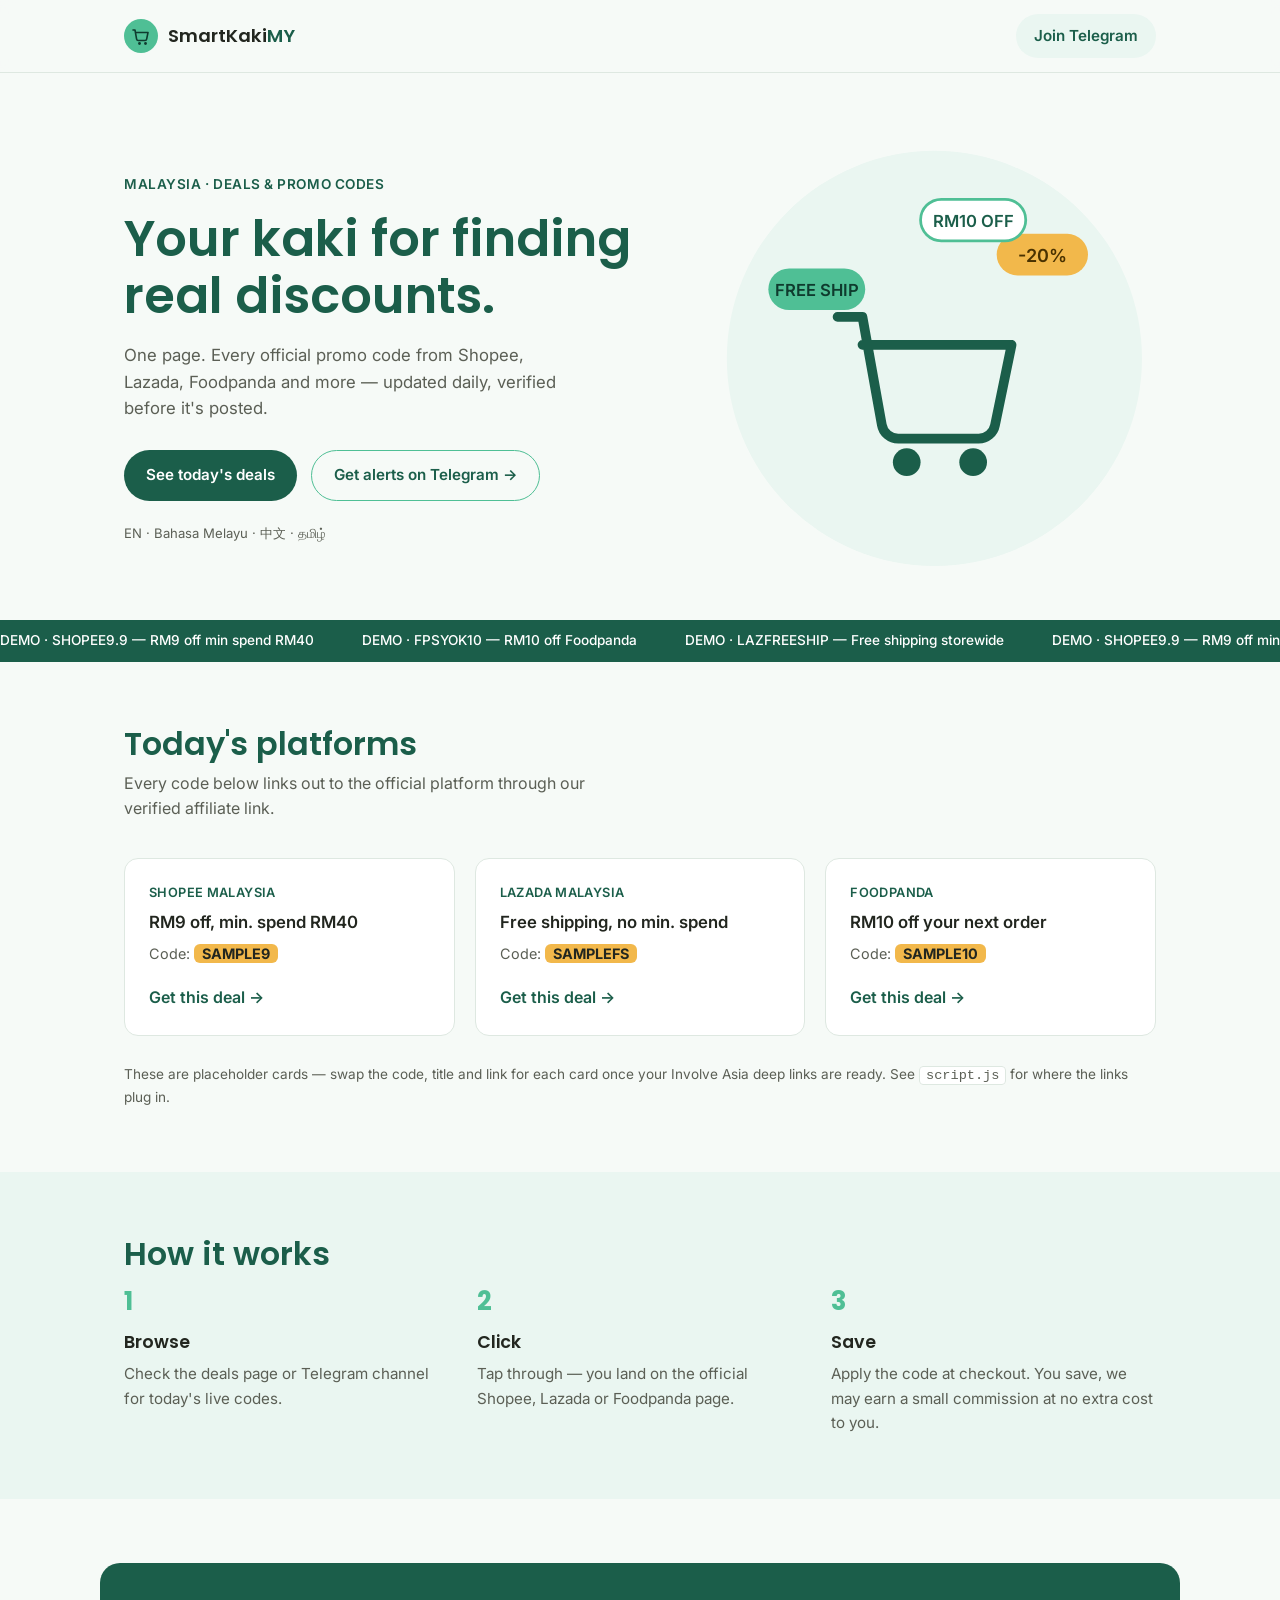
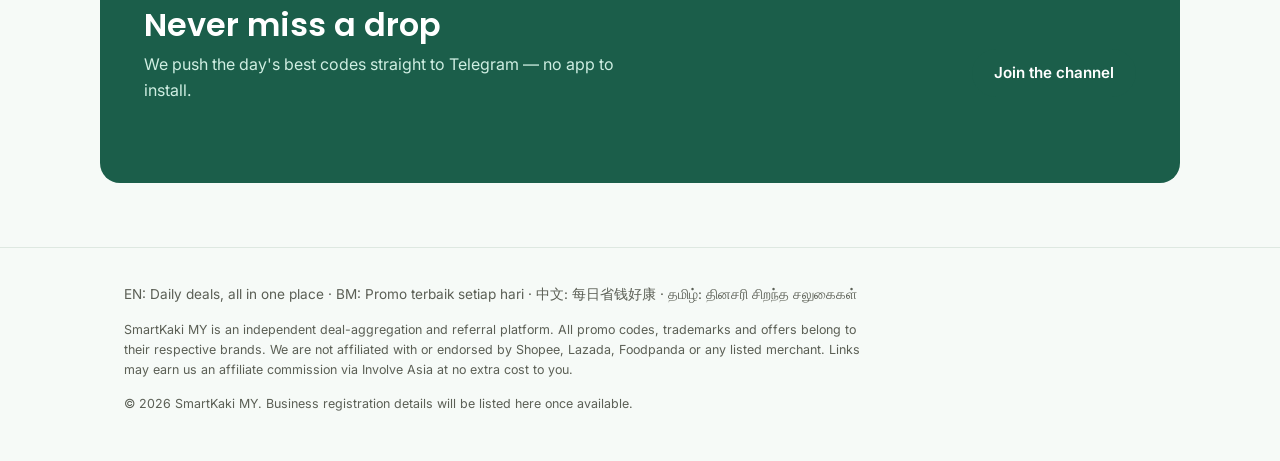
==== index.html @ e1edc707 "Initial commit - SmartKaki MY" ====
<!DOCTYPE html>
<html lang="en">
<head>
<meta charset="UTF-8">
<meta name="viewport" content="width=device-width, initial-scale=1.0">
<title>SmartKaki MY — Malaysia's Deal Aggregation Hub</title>
<meta name="description" content="SmartKaki MY aggregates the latest official promo codes and deals from Shopee, Lazada, Foodpanda and more — all in one place.">
<link rel="preconnect" href="https://fonts.googleapis.com">
<link rel="preconnect" href="https://fonts.gstatic.com" crossorigin>
<link href="https://fonts.googleapis.com/css2?family=Poppins:wght@500;600;700&family=Inter:wght@400;500;600&display=swap" rel="stylesheet">
<link rel="stylesheet" href="styles.css">
</head>
<body>

<header class="site-header">
  <div class="wrap header-inner">
    <a href="#top" class="brand">
      <svg class="brand-cart" width="34" height="34" viewBox="0 0 34 34" fill="none" aria-hidden="true">
        <circle cx="17" cy="17" r="17" fill="#4FBF95"/>
        <path d="M9 11h2l1.6 9.2a1.6 1.6 0 0 0 1.58 1.3h6.9a1.6 1.6 0 0 0 1.57-1.3L24 13.5H12" stroke="#0F3B2E" stroke-width="1.6" stroke-linecap="round" stroke-linejoin="round" fill="none"/>
        <circle cx="15.5" cy="24.5" r="1.4" fill="#0F3B2E"/>
        <circle cx="21.5" cy="24.5" r="1.4" fill="#0F3B2E"/>
      </svg>
      <span>SmartKaki<em>MY</em></span>
    </a>
    <a class="btn btn-tg" href="https://t.me/smartkakimy" target="_blank" rel="noopener">
      Join Telegram
    </a>
  </div>
</header>

<main id="top">

  <!-- HERO -->
  <section class="hero">
    <div class="wrap hero-inner">
      <div class="hero-copy">
        <p class="eyebrow">Malaysia · Deals &amp; Promo Codes</p>
        <h1>Your <span>kaki</span> for finding real discounts.</h1>
        <p class="hero-sub">
          One page. Every official promo code from Shopee, Lazada, Foodpanda and more —
          updated daily, verified before it's posted.
        </p>
        <div class="hero-actions">
          <a href="#deals" class="btn btn-primary">See today's deals</a>
          <a href="https://t.me/smartkakimy" target="_blank" rel="noopener" class="btn btn-ghost">Get alerts on Telegram →</a>
        </div>
        <p class="hero-langs">EN · Bahasa Melayu · 中文 · தமிழ்</p>
      </div>

      <div class="hero-visual" aria-hidden="true">
        <svg viewBox="0 0 320 320" width="100%" height="100%">
          <circle cx="160" cy="160" r="150" fill="#EAF6F1"/>
          <g id="cart-group">
            <path d="M90 130h18l14 78a12 12 0 0 0 12 10h58a12 12 0 0 0 11.8-9.8l12-58H108"
                  fill="none" stroke="#1B5E4A" stroke-width="7" stroke-linecap="round" stroke-linejoin="round"/>
            <circle cx="140" cy="235" r="10" fill="#1B5E4A"/>
            <circle cx="188" cy="235" r="10" fill="#1B5E4A"/>
          </g>
          <g class="tag tag-1">
            <rect x="205" y="70" width="66" height="30" rx="15" fill="#F2B84B"/>
            <text x="238" y="90" text-anchor="middle" font-family="Inter" font-size="13" font-weight="600" fill="#4A3200">-20%</text>
          </g>
          <g class="tag tag-2">
            <rect x="40" y="95" width="70" height="30" rx="15" fill="#4FBF95"/>
            <text x="75" y="115" text-anchor="middle" font-family="Inter" font-size="12" font-weight="600" fill="#0F3B2E">FREE SHIP</text>
          </g>
          <g class="tag tag-3">
            <rect x="150" y="45" width="76" height="30" rx="15" fill="#FFFFFF" stroke="#4FBF95" stroke-width="2"/>
            <text x="188" y="65" text-anchor="middle" font-family="Inter" font-size="12" font-weight="600" fill="#1B5E4A">RM10 OFF</text>
          </g>
        </svg>
      </div>
    </div>
  </section>

  <!-- TICKER -->
  <div class="ticker" role="note" aria-label="Sample deals, replace with live data">
    <div class="ticker-track">
      <span>DEMO · SHOPEE9.9 — RM9 off min spend RM40</span>
      <span>DEMO · FPSYOK10 — RM10 off Foodpanda</span>
      <span>DEMO · LAZFREESHIP — Free shipping storewide</span>
      <span>DEMO · SHOPEE9.9 — RM9 off min spend RM40</span>
      <span>DEMO · FPSYOK10 — RM10 off Foodpanda</span>
      <span>DEMO · LAZFREESHIP — Free shipping storewide</span>
    </div>
  </div>

  <!-- DEALS -->
  <section class="section" id="deals">
    <div class="wrap">
      <h2>Today's platforms</h2>
      <p class="section-sub">Every code below links out to the official platform through our verified affiliate link.</p>

      <div class="deal-grid">

        <article class="deal-card">
          <p class="deal-platform">Shopee Malaysia</p>
          <p class="deal-title">RM9 off, min. spend RM40</p>
          <p class="deal-code">Code: <strong>SAMPLE9</strong></p>
          <a href="#" class="deal-link" data-platform="shopee">Get this deal →</a>
        </article>

        <article class="deal-card">
          <p class="deal-platform">Lazada Malaysia</p>
          <p class="deal-title">Free shipping, no min. spend</p>
          <p class="deal-code">Code: <strong>SAMPLEFS</strong></p>
          <a href="#" class="deal-link" data-platform="lazada">Get this deal →</a>
        </article>

        <article class="deal-card">
          <p class="deal-platform">Foodpanda</p>
          <p class="deal-title">RM10 off your next order</p>
          <p class="deal-code">Code: <strong>SAMPLE10</strong></p>
          <a href="#" class="deal-link" data-platform="foodpanda">Get this deal →</a>
        </article>

      </div>

      <p class="deal-note">
        These are placeholder cards — swap the code, title and link for each card once your
        Involve Asia deep links are ready. See <code>script.js</code> for where the links plug in.
      </p>
    </div>
  </section>

  <!-- HOW IT WORKS -->
  <section class="section section-alt">
    <div class="wrap">
      <h2>How it works</h2>
      <div class="steps">
        <div class="step">
          <p class="step-index">1</p>
          <p class="step-title">Browse</p>
          <p class="step-body">Check the deals page or Telegram channel for today's live codes.</p>
        </div>
        <div class="step">
          <p class="step-index">2</p>
          <p class="step-title">Click</p>
          <p class="step-body">Tap through — you land on the official Shopee, Lazada or Foodpanda page.</p>
        </div>
        <div class="step">
          <p class="step-index">3</p>
          <p class="step-title">Save</p>
          <p class="step-body">Apply the code at checkout. You save, we may earn a small commission at no extra cost to you.</p>
        </div>
      </div>
    </div>
  </section>

  <!-- TELEGRAM CTA -->
  <section class="section">
    <div class="wrap tg-cta">
      <div>
        <h2>Never miss a drop</h2>
        <p class="section-sub">We push the day's best codes straight to Telegram — no app to install.</p>
      </div>
      <a href="https://t.me/smartkakimy" target="_blank" rel="noopener" class="btn btn-primary">Join the channel</a>
    </div>
  </section>

</main>

<footer class="site-footer">
  <div class="wrap">
    <p class="footer-tagline">
      EN: Daily deals, all in one place · BM: Promo terbaik setiap hari · 中文: 每日省钱好康 · தமிழ்: தினசரி சிறந்த சலுகைகள்
    </p>
    <p class="footer-legal">
      SmartKaki MY is an independent deal-aggregation and referral platform. All promo codes,
      trademarks and offers belong to their respective brands. We are not affiliated with or
      endorsed by Shopee, Lazada, Foodpanda or any listed merchant. Links may earn us an
      affiliate commission via Involve Asia at no extra cost to you.
    </p>
    <p class="footer-copy">&copy; <span id="year"></span> SmartKaki MY. Business registration details will be listed here once available.</p>
  </div>
</footer>

<script src="script.js"></script>
</body>
</html>
---- styles.css ----
:root{
  --mint:#4FBF95;
  --mint-dark:#1B5E4A;
  --mint-pale:#EAF6F1;
  --gold:#F2B84B;
  --ink:#22261F;
  --ink-soft:#5B5F55;
  --paper:#F6FAF7;
  --card:#FFFFFF;
  --line:#DEE8E1;
  --radius:14px;
  --font-display:'Poppins',sans-serif;
  --font-body:'Inter',sans-serif;
}

*{box-sizing:border-box;margin:0;padding:0}
html{scroll-behavior:smooth}
body{
  font-family:var(--font-body);
  color:var(--ink);
  background:var(--paper);
  line-height:1.6;
  -webkit-font-smoothing:antialiased;
}
img,svg{display:block;max-width:100%}
a{color:inherit;text-decoration:none}
.wrap{max-width:1080px;margin:0 auto;padding:0 24px}

h1,h2{font-family:var(--font-display);color:var(--mint-dark);font-weight:600;line-height:1.15}
h1{font-size:clamp(2rem,4.5vw,3.1rem)}
h2{font-size:clamp(1.5rem,3vw,2rem);margin-bottom:8px}
.section-sub{color:var(--ink-soft);max-width:520px;margin-bottom:36px}

/* Buttons */
.btn{
  display:inline-flex;align-items:center;gap:6px;
  padding:12px 22px;border-radius:999px;
  font-weight:600;font-size:.95rem;
  transition:transform .15s ease, box-shadow .15s ease;
  white-space:nowrap;
}
.btn:hover{transform:translateY(-1px)}
.btn-primary{background:var(--mint-dark);color:#fff}
.btn-primary:hover{box-shadow:0 6px 18px rgba(27,94,74,.25)}
.btn-ghost{background:transparent;color:var(--mint-dark);border:1.5px solid var(--mint)}
.btn-tg{background:var(--mint-pale);color:var(--mint-dark);padding:10px 18px}
.btn-tg:hover{background:var(--mint)}

/* Header */
.site-header{
  position:sticky;top:0;z-index:20;
  background:rgba(246,250,247,.85);backdrop-filter:blur(8px);
  border-bottom:1px solid var(--line);
}
.header-inner{display:flex;align-items:center;justify-content:space-between;padding:14px 24px}
.brand{display:flex;align-items:center;gap:10px;font-family:var(--font-display);font-weight:600;font-size:1.15rem;color:var(--ink)}
.brand em{font-style:normal;color:var(--mint-dark)}

/* Hero */
.hero{padding:64px 0 40px}
.hero-inner{display:grid;grid-template-columns:1.1fr .9fr;gap:48px;align-items:center}
.eyebrow{color:var(--mint-dark);font-weight:600;font-size:.85rem;letter-spacing:.04em;text-transform:uppercase;margin-bottom:14px}
.hero h1 span{color:var(--mint-dark)}
.hero-sub{margin-top:18px;color:var(--ink-soft);max-width:460px;font-size:1.05rem}
.hero-actions{display:flex;gap:14px;flex-wrap:wrap;margin-top:28px}
.hero-langs{margin-top:22px;font-size:.82rem;color:var(--ink-soft)}
.hero-visual{position:relative}

.tag{animation:float 4s ease-in-out infinite}
.tag-2{animation-delay:.6s}
.tag-3{animation-delay:1.2s}
@media (prefers-reduced-motion: no-preference){
  @keyframes float{0%,100%{transform:translateY(0)}50%{transform:translateY(-6px)}}
}

/* Ticker */
.ticker{background:var(--mint-dark);overflow:hidden;padding:10px 0}
.ticker-track{
  display:flex;gap:48px;white-space:nowrap;
  animation:scroll 22s linear infinite;
  color:#fff;font-size:.85rem;font-weight:500;
}
@media (prefers-reduced-motion: no-preference){
  @keyframes scroll{from{transform:translateX(0)}to{transform:translateX(-50%)}}
}
@media (prefers-reduced-motion: reduce){
  .ticker-track{animation:none;flex-wrap:wrap}
}

/* Sections */
.section{padding:64px 0}
.section-alt{background:var(--mint-pale)}

/* Deal cards */
.deal-grid{display:grid;grid-template-columns:repeat(3,1fr);gap:20px}
.deal-card{
  background:var(--card);border:1px solid var(--line);border-radius:var(--radius);
  padding:24px;display:flex;flex-direction:column;gap:6px;
}
.deal-platform{font-size:.8rem;font-weight:600;color:var(--mint-dark);text-transform:uppercase;letter-spacing:.03em}
.deal-title{font-weight:600;font-size:1.05rem}
.deal-code{color:var(--ink-soft);font-size:.9rem}
.deal-code strong{color:var(--ink);background:var(--gold);padding:1px 8px;border-radius:6px}
.deal-link{margin-top:14px;font-weight:600;color:var(--mint-dark)}
.deal-link:hover{text-decoration:underline}
.deal-note{margin-top:28px;font-size:.85rem;color:var(--ink-soft)}
.deal-note code{background:#fff;border:1px solid var(--line);padding:1px 6px;border-radius:4px}

/* Steps */
.steps{display:grid;grid-template-columns:repeat(3,1fr);gap:28px}
.step-index{font-family:var(--font-display);font-size:1.6rem;font-weight:700;color:var(--mint)}
.step-title{font-family:var(--font-display);font-weight:600;font-size:1.1rem;margin:6px 0}
.step-body{color:var(--ink-soft);font-size:.95rem}

/* Telegram CTA */
.tg-cta{
  background:var(--mint-dark);color:#fff;border-radius:20px;
  padding:44px;display:flex;align-items:center;justify-content:space-between;gap:24px;flex-wrap:wrap;
}
.tg-cta h2{color:#fff}
.tg-cta .section-sub{color:#CFEEE2}

/* Footer */
.site-footer{border-top:1px solid var(--line);padding:36px 0 48px}
.footer-tagline{font-size:.85rem;color:var(--ink-soft);margin-bottom:14px}
.footer-legal{font-size:.78rem;color:var(--ink-soft);max-width:760px;margin-bottom:14px}
.footer-copy{font-size:.78rem;color:var(--ink-soft)}

/* Responsive */
@media (max-width:820px){
  .hero-inner{grid-template-columns:1fr;gap:32px}
  .hero-visual{order:-1;max-width:280px;margin:0 auto}
  .deal-grid{grid-template-columns:1fr}
  .steps{grid-template-columns:1fr}
  .tg-cta{flex-direction:column;text-align:center}
}
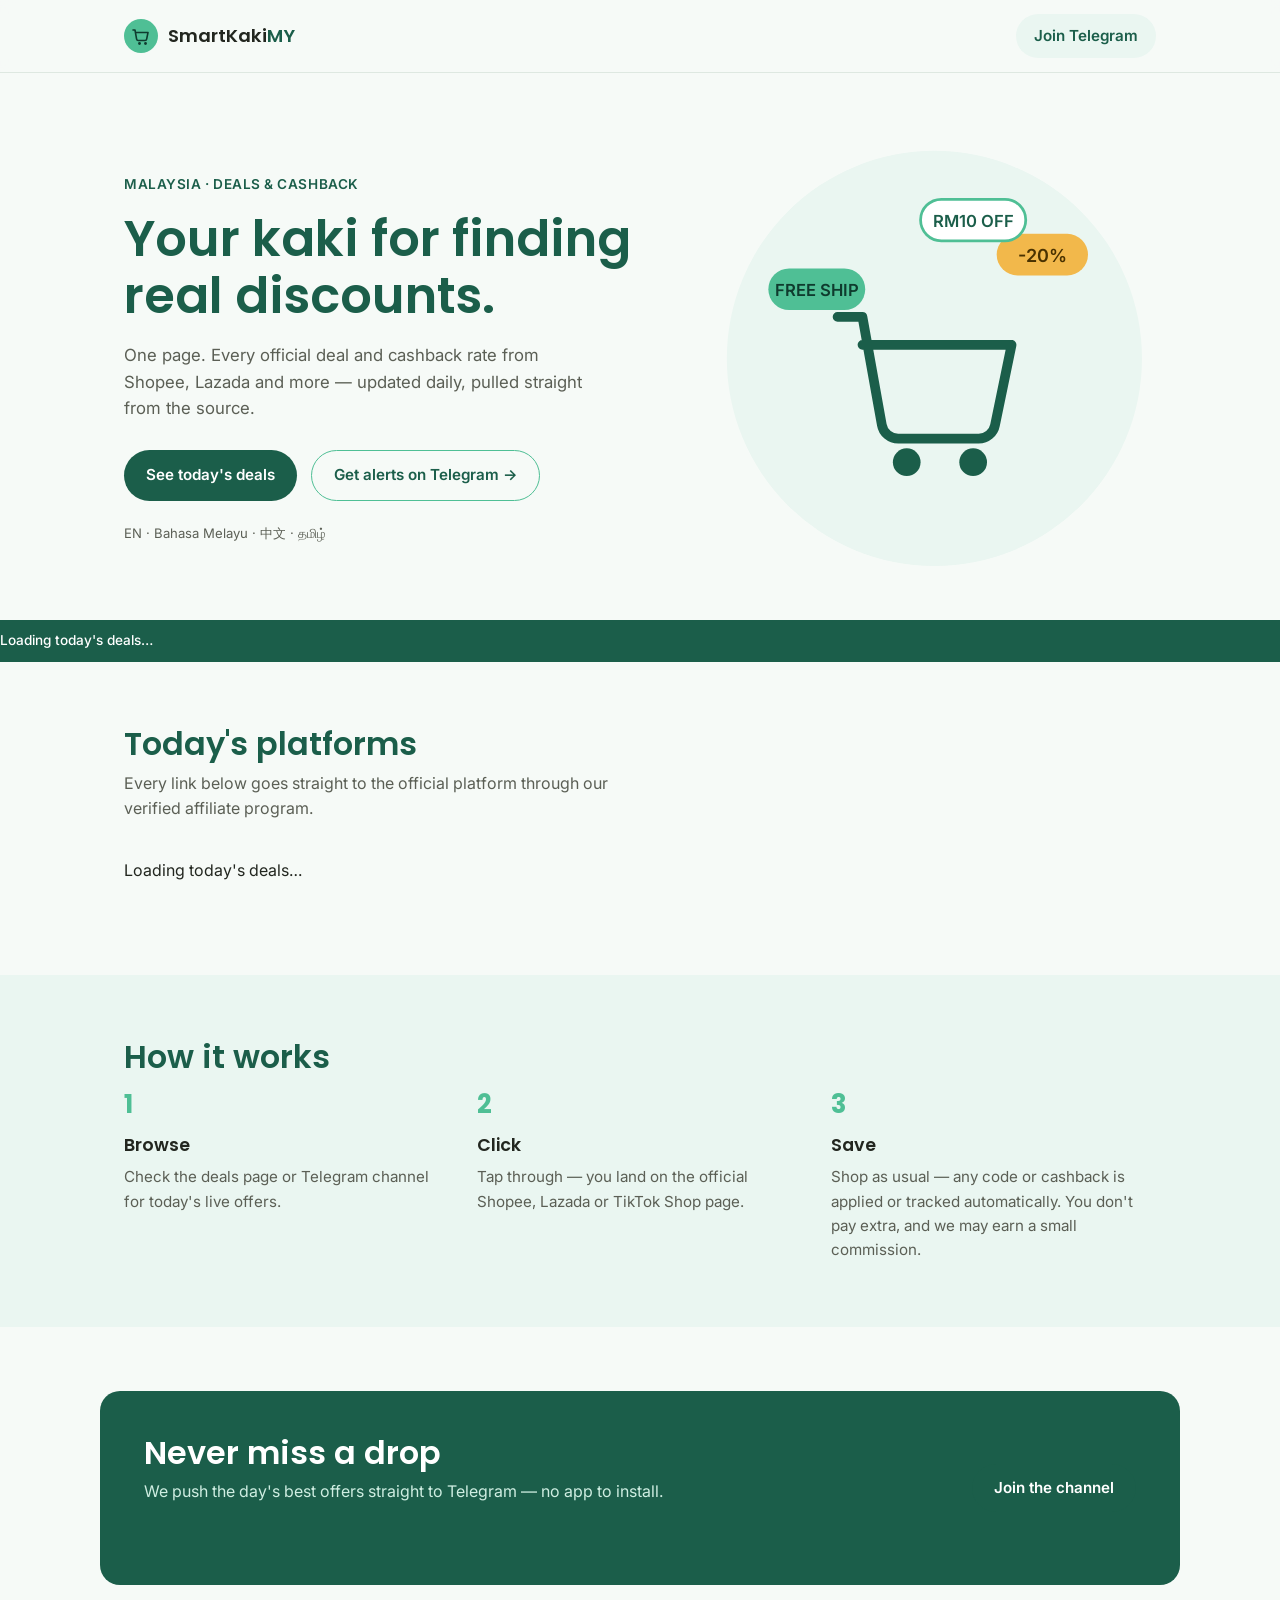
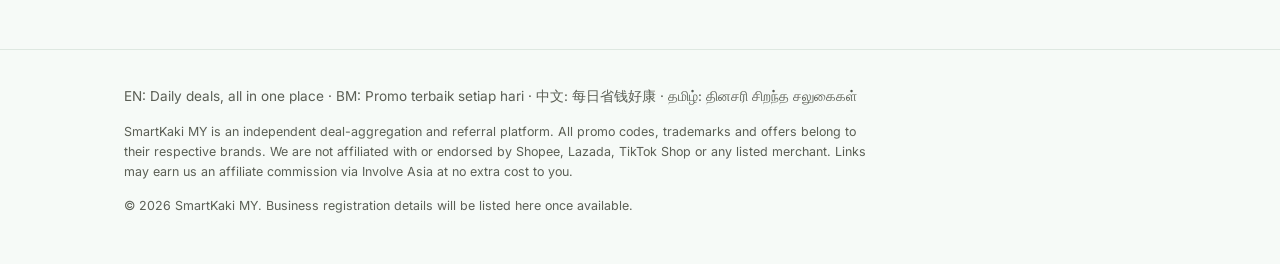
==== commit c8baffcc: "Update index.html" ====
--- a/index.html
+++ b/index.html
@@ -4,7 +4,7 @@
 <meta charset="UTF-8">
 <meta name="viewport" content="width=device-width, initial-scale=1.0">
 <title>SmartKaki MY — Malaysia's Deal Aggregation Hub</title>
-<meta name="description" content="SmartKaki MY aggregates the latest official promo codes and deals from Shopee, Lazada, Foodpanda and more — all in one place.">
+<meta name="description" content="SmartKaki MY aggregates the latest official deals and cashback rates from Shopee, Lazada, TikTok Shop and more — all in one place.">
 <link rel="preconnect" href="https://fonts.googleapis.com">
 <link rel="preconnect" href="https://fonts.gstatic.com" crossorigin>
 <link href="https://fonts.googleapis.com/css2?family=Poppins:wght@500;600;700&family=Inter:wght@400;500;600&display=swap" rel="stylesheet">
@@ -35,11 +35,11 @@
   <section class="hero">
     <div class="wrap hero-inner">
       <div class="hero-copy">
-        <p class="eyebrow">Malaysia · Deals &amp; Promo Codes</p>
+        <p class="eyebrow">Malaysia · Deals &amp; Cashback</p>
         <h1>Your <span>kaki</span> for finding real discounts.</h1>
         <p class="hero-sub">
-          One page. Every official promo code from Shopee, Lazada, Foodpanda and more —
-          updated daily, verified before it's posted.
+          One page. Every official deal and cashback rate from Shopee, Lazada and more —
+          updated daily, pulled straight from the source.
         </p>
         <div class="hero-actions">
           <a href="#deals" class="btn btn-primary">See today's deals</a>
@@ -75,14 +75,9 @@
   </section>
 
   <!-- TICKER -->
-  <div class="ticker" role="note" aria-label="Sample deals, replace with live data">
+  <div class="ticker" role="note" aria-label="Live deals, updated daily">
     <div class="ticker-track">
-      <span>DEMO · SHOPEE9.9 — RM9 off min spend RM40</span>
-      <span>DEMO · FPSYOK10 — RM10 off Foodpanda</span>
-      <span>DEMO · LAZFREESHIP — Free shipping storewide</span>
-      <span>DEMO · SHOPEE9.9 — RM9 off min spend RM40</span>
-      <span>DEMO · FPSYOK10 — RM10 off Foodpanda</span>
-      <span>DEMO · LAZFREESHIP — Free shipping storewide</span>
+      <span>Loading today's deals…</span>
     </div>
   </div>
 
@@ -90,37 +85,13 @@
   <section class="section" id="deals">
     <div class="wrap">
       <h2>Today's platforms</h2>
-      <p class="section-sub">Every code below links out to the official platform through our verified affiliate link.</p>
+      <p class="section-sub">Every link below goes straight to the official platform through our verified affiliate program.</p>
 
-      <div class="deal-grid">
-
-        <article class="deal-card">
-          <p class="deal-platform">Shopee Malaysia</p>
-          <p class="deal-title">RM9 off, min. spend RM40</p>
-          <p class="deal-code">Code: <strong>SAMPLE9</strong></p>
-          <a href="#" class="deal-link" data-platform="shopee">Get this deal →</a>
-        </article>
-
-        <article class="deal-card">
-          <p class="deal-platform">Lazada Malaysia</p>
-          <p class="deal-title">Free shipping, no min. spend</p>
-          <p class="deal-code">Code: <strong>SAMPLEFS</strong></p>
-          <a href="#" class="deal-link" data-platform="lazada">Get this deal →</a>
-        </article>
-
-        <article class="deal-card">
-          <p class="deal-platform">Foodpanda</p>
-          <p class="deal-title">RM10 off your next order</p>
-          <p class="deal-code">Code: <strong>SAMPLE10</strong></p>
-          <a href="#" class="deal-link" data-platform="foodpanda">Get this deal →</a>
-        </article>
-
+      <div class="deal-grid" id="deal-grid">
+        <p class="deal-empty">Loading today's deals…</p>
       </div>
 
-      <p class="deal-note">
-        These are placeholder cards — swap the code, title and link for each card once your
-        Involve Asia deep links are ready. See <code>script.js</code> for where the links plug in.
-      </p>
+      <p class="deal-note" id="deals-updated"></p>
     </div>
   </section>
 
@@ -132,17 +103,17 @@
         <div class="step">
           <p class="step-index">1</p>
           <p class="step-title">Browse</p>
-          <p class="step-body">Check the deals page or Telegram channel for today's live codes.</p>
+          <p class="step-body">Check the deals page or Telegram channel for today's live offers.</p>
         </div>
         <div class="step">
           <p class="step-index">2</p>
           <p class="step-title">Click</p>
-          <p class="step-body">Tap through — you land on the official Shopee, Lazada or Foodpanda page.</p>
+          <p class="step-body">Tap through — you land on the official Shopee, Lazada or TikTok Shop page.</p>
         </div>
         <div class="step">
           <p class="step-index">3</p>
           <p class="step-title">Save</p>
-          <p class="step-body">Apply the code at checkout. You save, we may earn a small commission at no extra cost to you.</p>
+          <p class="step-body">Shop as usual — any code or cashback is applied or tracked automatically. You don't pay extra, and we may earn a small commission.</p>
         </div>
       </div>
     </div>
@@ -153,7 +124,7 @@
     <div class="wrap tg-cta">
       <div>
         <h2>Never miss a drop</h2>
-        <p class="section-sub">We push the day's best codes straight to Telegram — no app to install.</p>
+        <p class="section-sub">We push the day's best offers straight to Telegram — no app to install.</p>
       </div>
       <a href="https://t.me/smartkakimy" target="_blank" rel="noopener" class="btn btn-primary">Join the channel</a>
     </div>
@@ -169,7 +140,7 @@
     <p class="footer-legal">
       SmartKaki MY is an independent deal-aggregation and referral platform. All promo codes,
       trademarks and offers belong to their respective brands. We are not affiliated with or
-      endorsed by Shopee, Lazada, Foodpanda or any listed merchant. Links may earn us an
+      endorsed by Shopee, Lazada, TikTok Shop or any listed merchant. Links may earn us an
       affiliate commission via Involve Asia at no extra cost to you.
     </p>
     <p class="footer-copy">&copy; <span id="year"></span> SmartKaki MY. Business registration details will be listed here once available.</p>
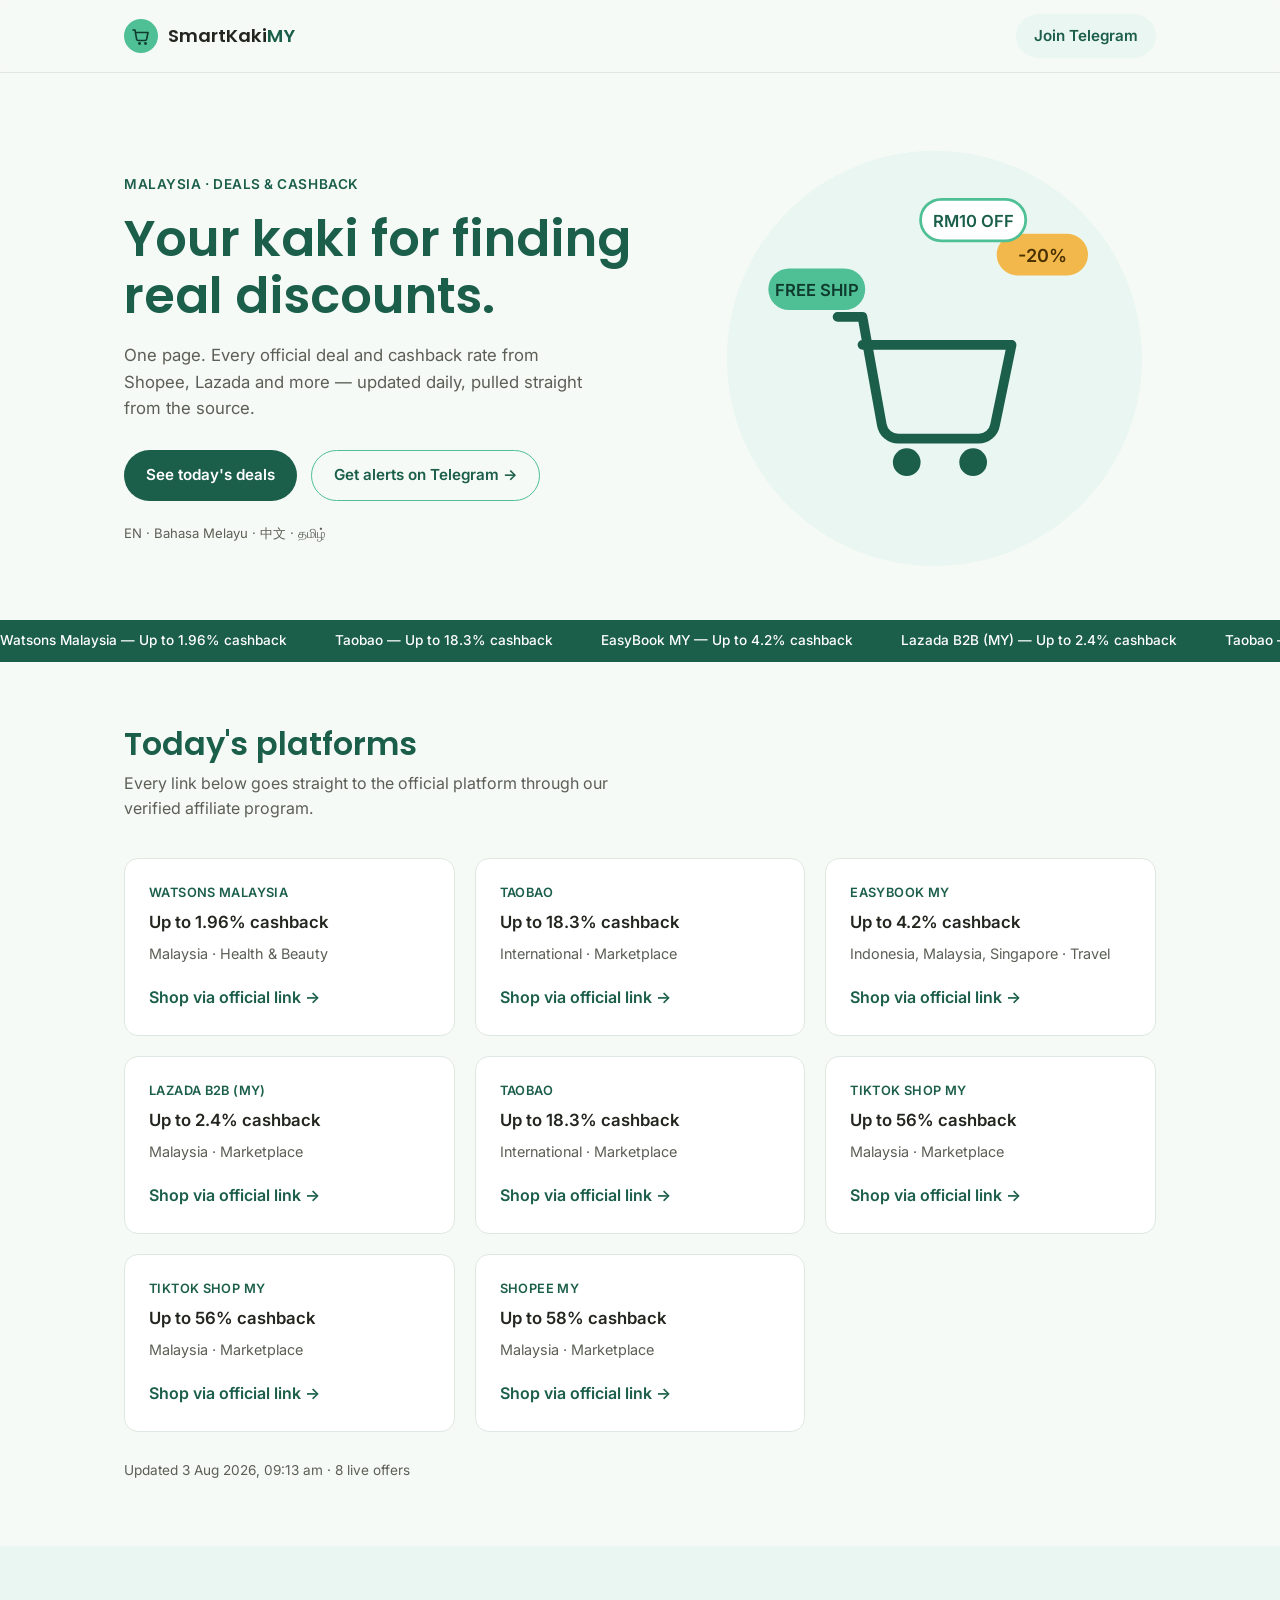
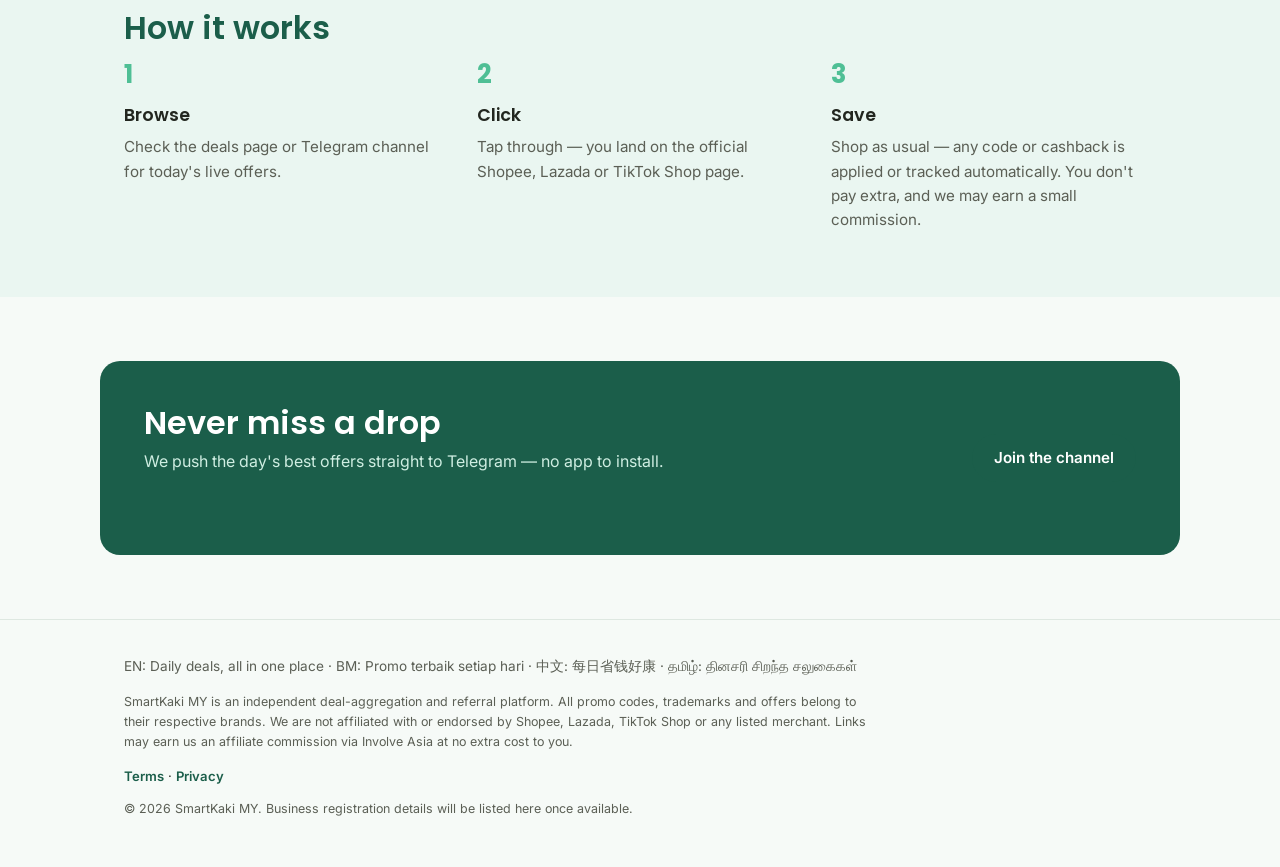
==== commit 3fae7a95: "Update index.html" ====
--- a/index.html
+++ b/index.html
@@ -143,6 +143,7 @@
       endorsed by Shopee, Lazada, TikTok Shop or any listed merchant. Links may earn us an
       affiliate commission via Involve Asia at no extra cost to you.
     </p>
+    <p class="footer-links"><a href="terms.html">Terms</a> · <a href="privacy.html">Privacy</a></p>
     <p class="footer-copy">&copy; <span id="year"></span> SmartKaki MY. Business registration details will be listed here once available.</p>
   </div>
 </footer>
--- a/styles.css
+++ b/styles.css
@@ -97,6 +97,17 @@
   background:var(--card);border:1px solid var(--line);border-radius:var(--radius);
   padding:24px;display:flex;flex-direction:column;gap:6px;
 }
+.deal-logo{
+  width:44px;height:44px;border-radius:12px;
+  background:#fff;border:1px solid var(--line);
+  display:flex;align-items:center;justify-content:center;
+  overflow:hidden;margin-bottom:12px;flex-shrink:0;
+}
+.deal-logo img{width:26px;height:26px;object-fit:contain}
+.deal-logo-fallback{
+  background:var(--mint-pale);color:var(--mint-dark);
+  font-family:var(--font-display);font-weight:700;font-size:1.1rem;
+}
 .deal-platform{font-size:.8rem;font-weight:600;color:var(--mint-dark);text-transform:uppercase;letter-spacing:.03em}
 .deal-title{font-weight:600;font-size:1.05rem}
 .deal-code{color:var(--ink-soft);font-size:.9rem}
@@ -105,6 +116,18 @@
 .deal-link:hover{text-decoration:underline}
 .deal-note{margin-top:28px;font-size:.85rem;color:var(--ink-soft)}
 .deal-note code{background:#fff;border:1px solid var(--line);padding:1px 6px;border-radius:4px}
+
+/* Empty / error state for the deal grid (shown while loading, or if
+   coupons.json has nothing / fails to load) */
+.deal-empty{
+  grid-column:1/-1;
+  text-align:center;
+  color:var(--ink-soft);
+  padding:40px 20px;
+  border:1px dashed var(--line);
+  border-radius:var(--radius);
+  background:var(--card);
+}
 
 /* Steps */
 .steps{display:grid;grid-template-columns:repeat(3,1fr);gap:28px}
@@ -124,7 +147,19 @@
 .site-footer{border-top:1px solid var(--line);padding:36px 0 48px}
 .footer-tagline{font-size:.85rem;color:var(--ink-soft);margin-bottom:14px}
 .footer-legal{font-size:.78rem;color:var(--ink-soft);max-width:760px;margin-bottom:14px}
+.footer-links{font-size:.82rem;margin-bottom:12px}
+.footer-links a{color:var(--mint-dark);font-weight:600}
+.footer-links a:hover{text-decoration:underline}
 .footer-copy{font-size:.78rem;color:var(--ink-soft)}
+
+/* Legal pages (terms.html / privacy.html) */
+.legal-content{max-width:680px}
+.legal-content h1{margin-bottom:6px}
+.legal-updated{color:var(--ink-soft);font-size:.85rem;margin-bottom:32px}
+.legal-content h2{font-size:1.05rem;color:var(--ink);margin:28px 0 8px}
+.legal-content p{color:var(--ink-soft);margin-bottom:6px}
+.legal-content a{color:var(--mint-dark);font-weight:600}
+.legal-content a:hover{text-decoration:underline}
 
 /* Responsive */
 @media (max-width:820px){
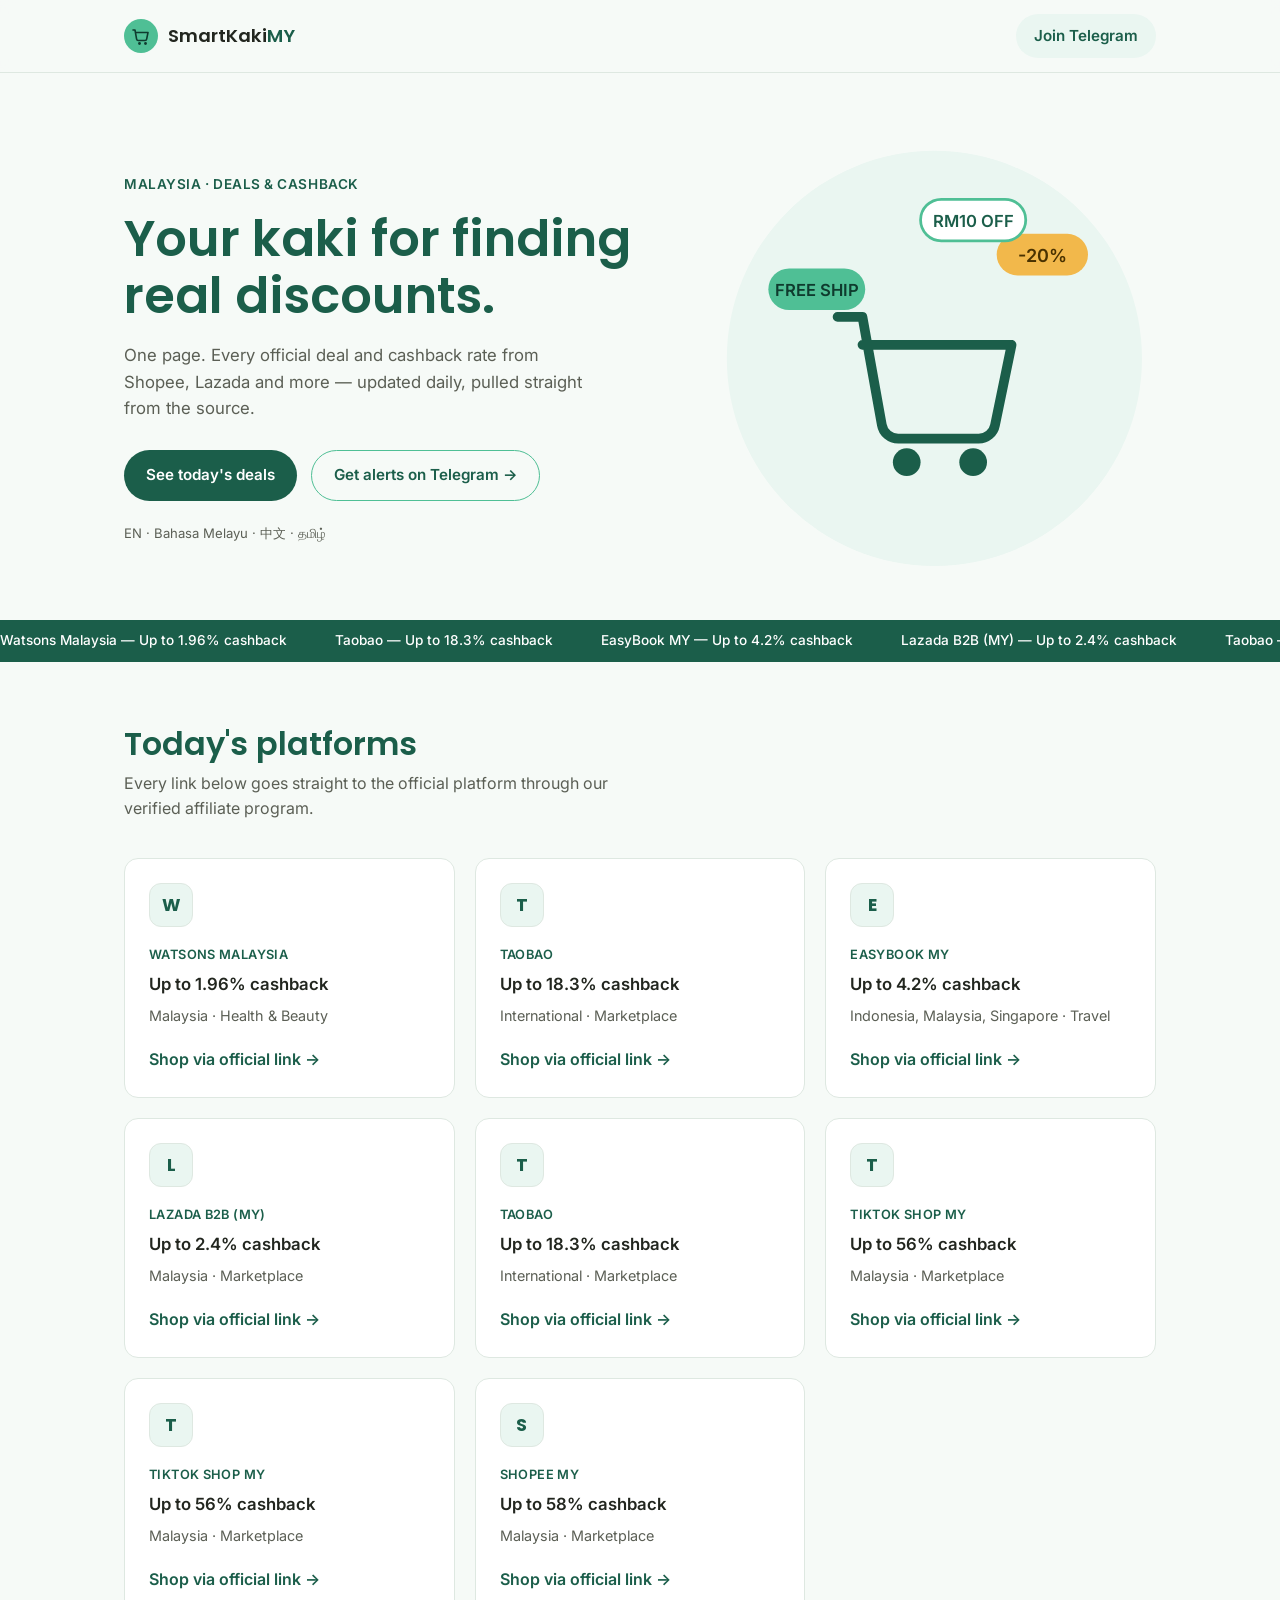
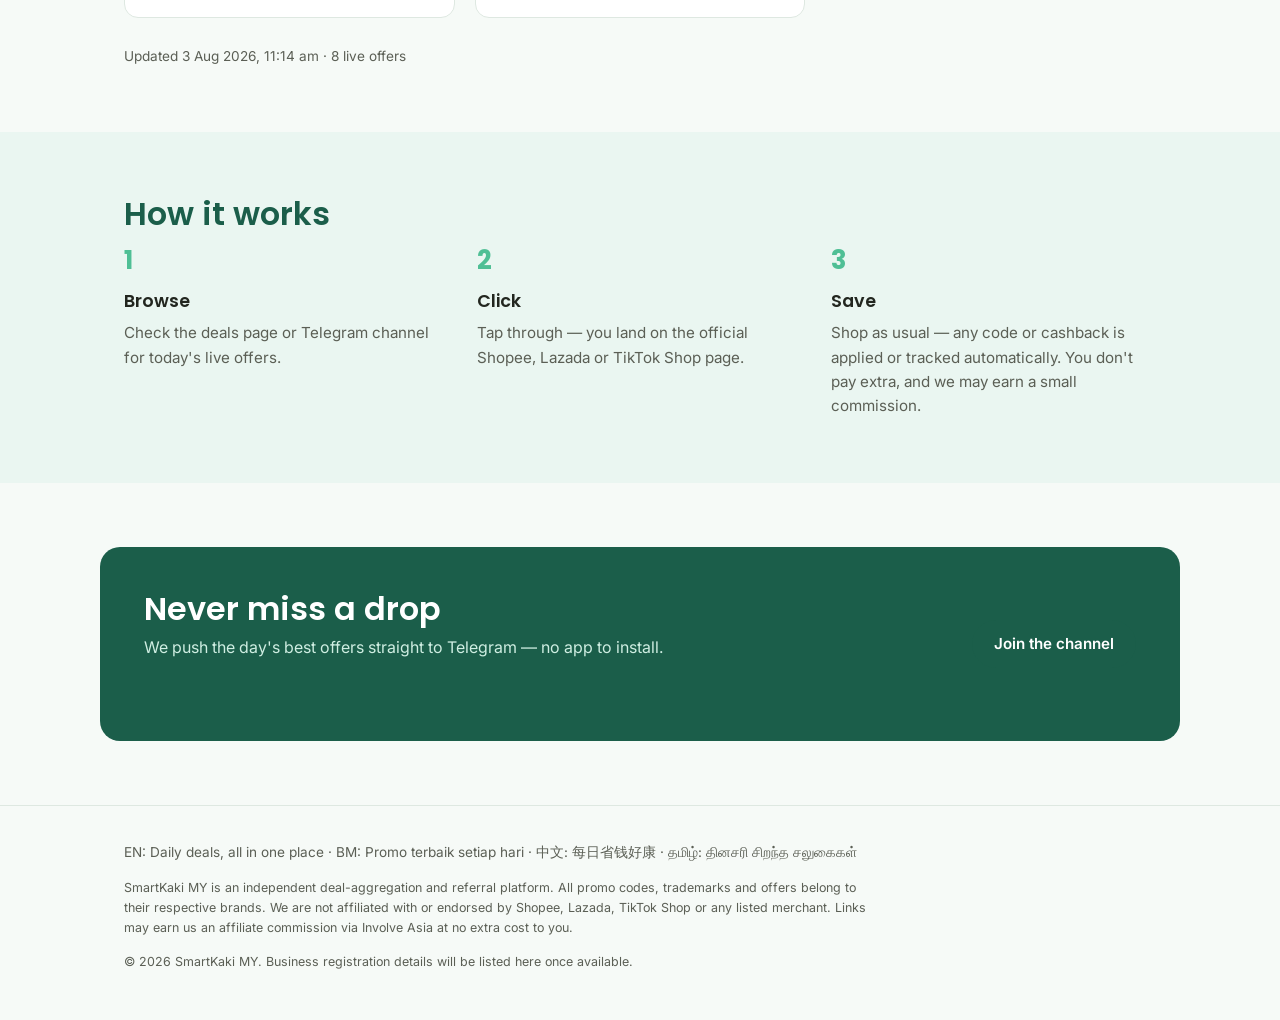
==== commit 3e67dd35: "Update index.html" ====
--- a/index.html
+++ b/index.html
@@ -143,7 +143,6 @@
       endorsed by Shopee, Lazada, TikTok Shop or any listed merchant. Links may earn us an
       affiliate commission via Involve Asia at no extra cost to you.
     </p>
-    <p class="footer-links"><a href="terms.html">Terms</a> · <a href="privacy.html">Privacy</a></p>
     <p class="footer-copy">&copy; <span id="year"></span> SmartKaki MY. Business registration details will be listed here once available.</p>
   </div>
 </footer>
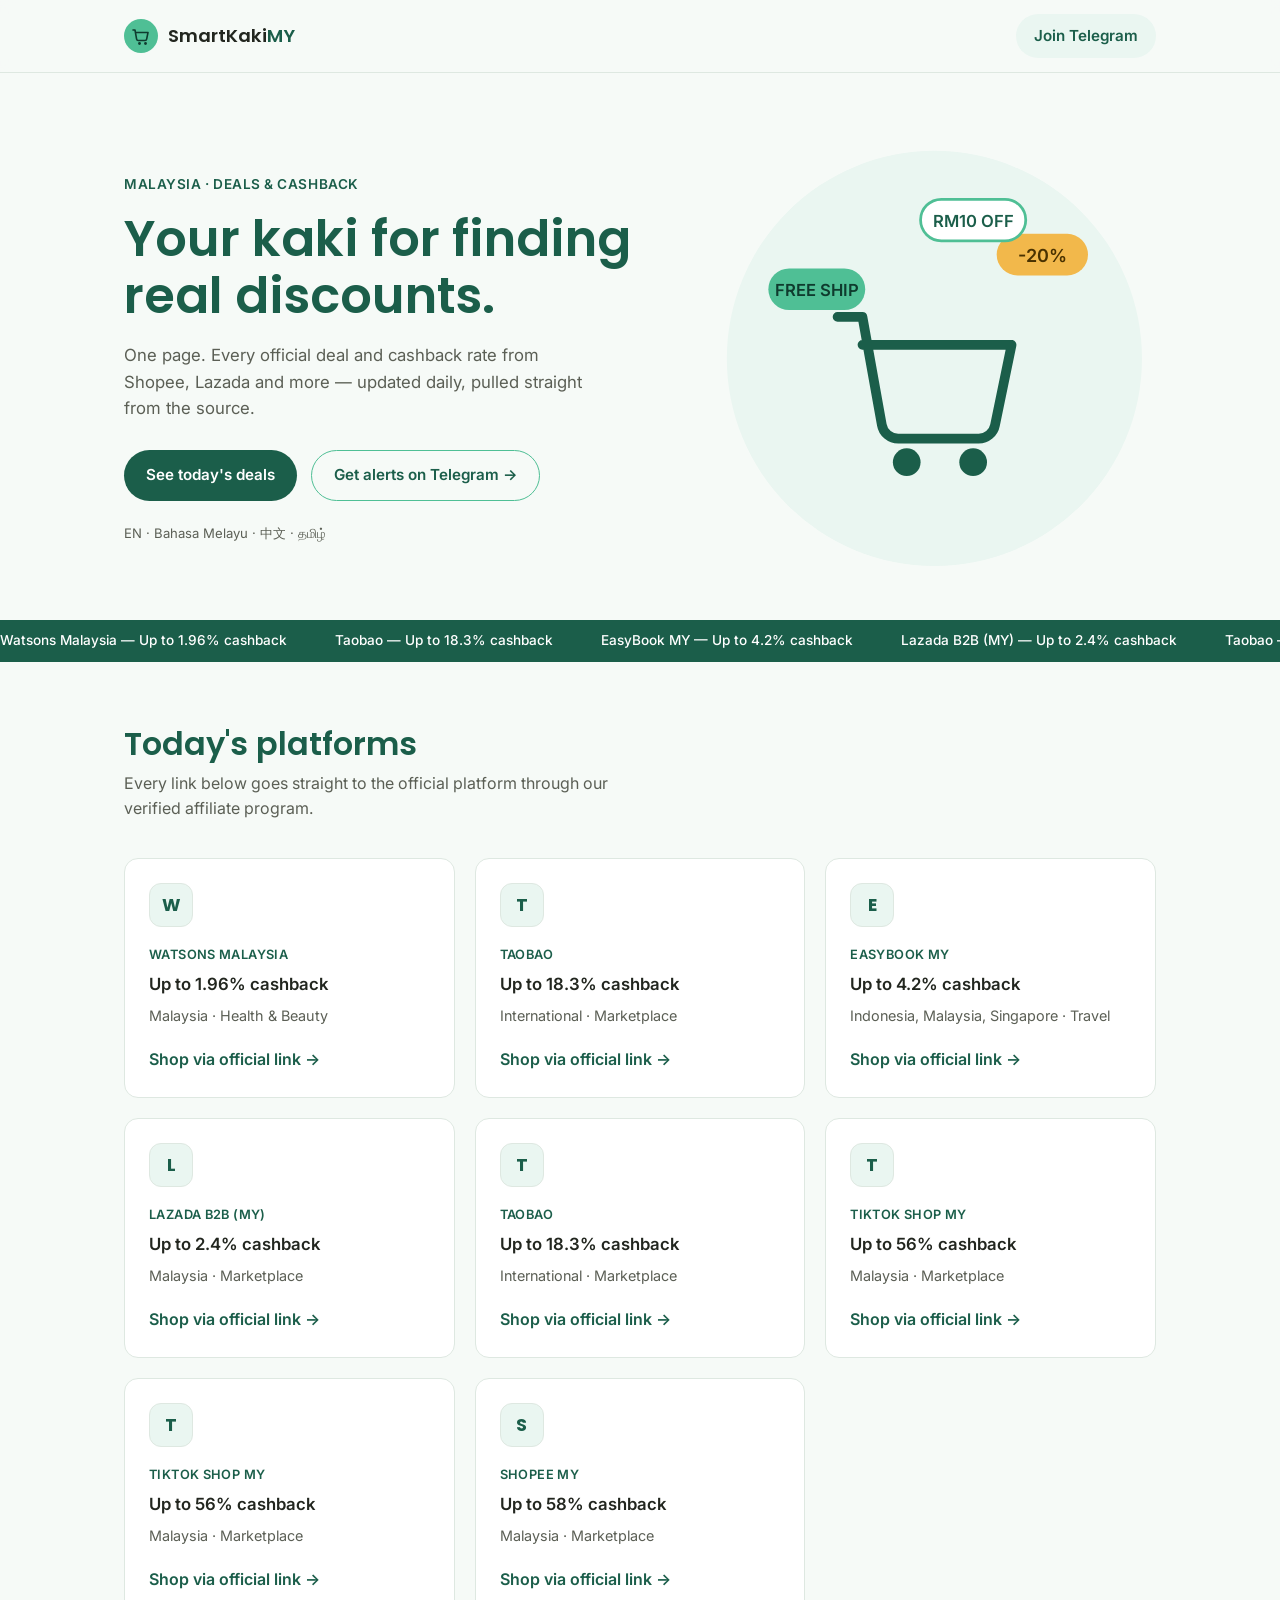
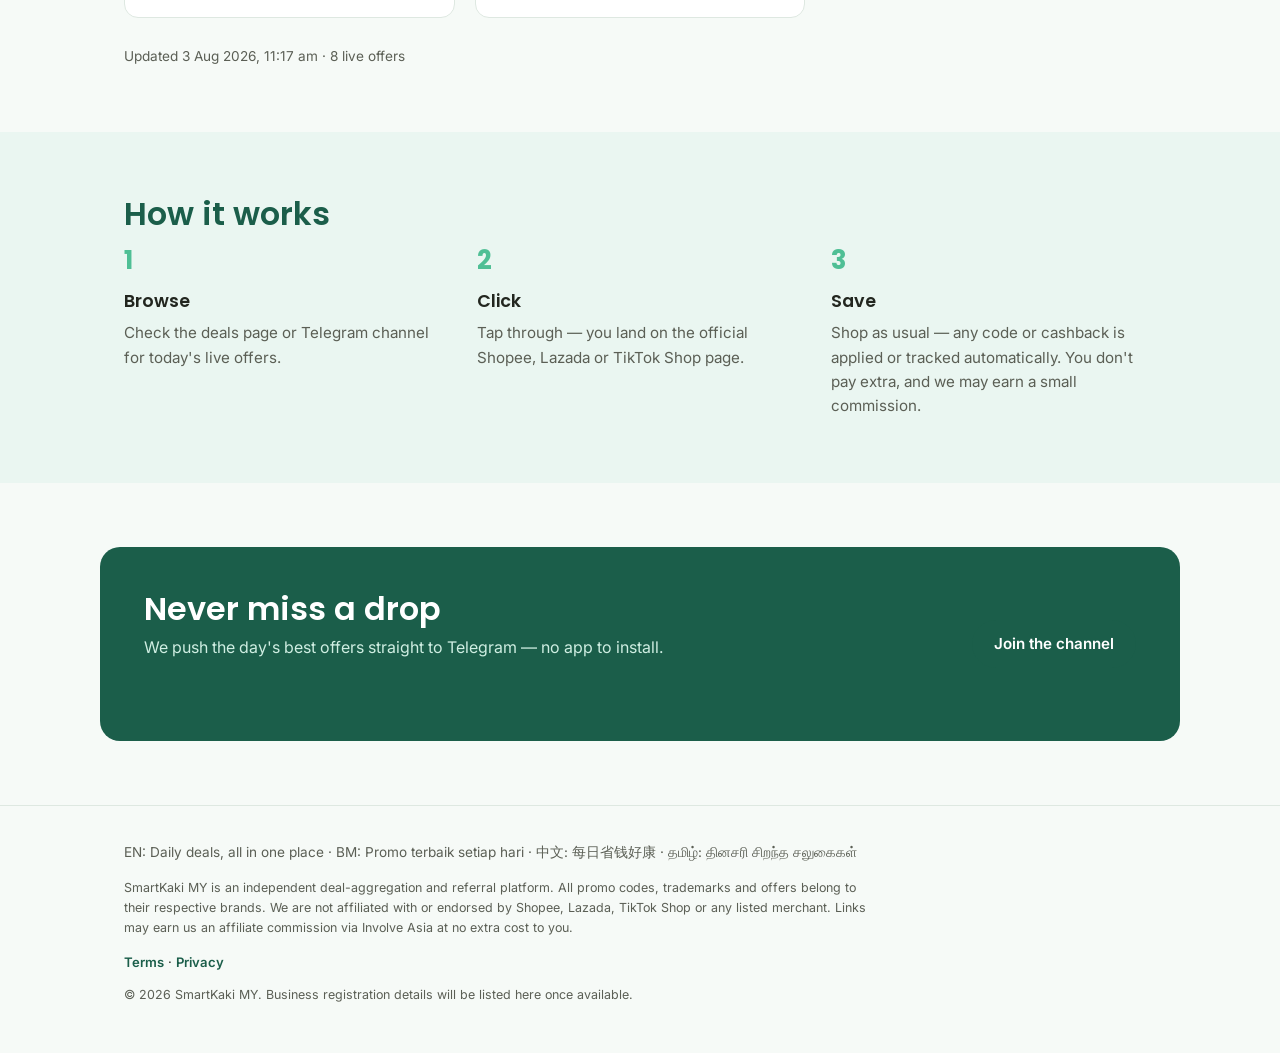
==== commit a3fbf4bb: "Update index.html" ====
--- a/index.html
+++ b/index.html
@@ -143,6 +143,7 @@
       endorsed by Shopee, Lazada, TikTok Shop or any listed merchant. Links may earn us an
       affiliate commission via Involve Asia at no extra cost to you.
     </p>
+    <p class="footer-links"><a href="terms.html">Terms</a> · <a href="privacy.html">Privacy</a></p>
     <p class="footer-copy">&copy; <span id="year"></span> SmartKaki MY. Business registration details will be listed here once available.</p>
   </div>
 </footer>
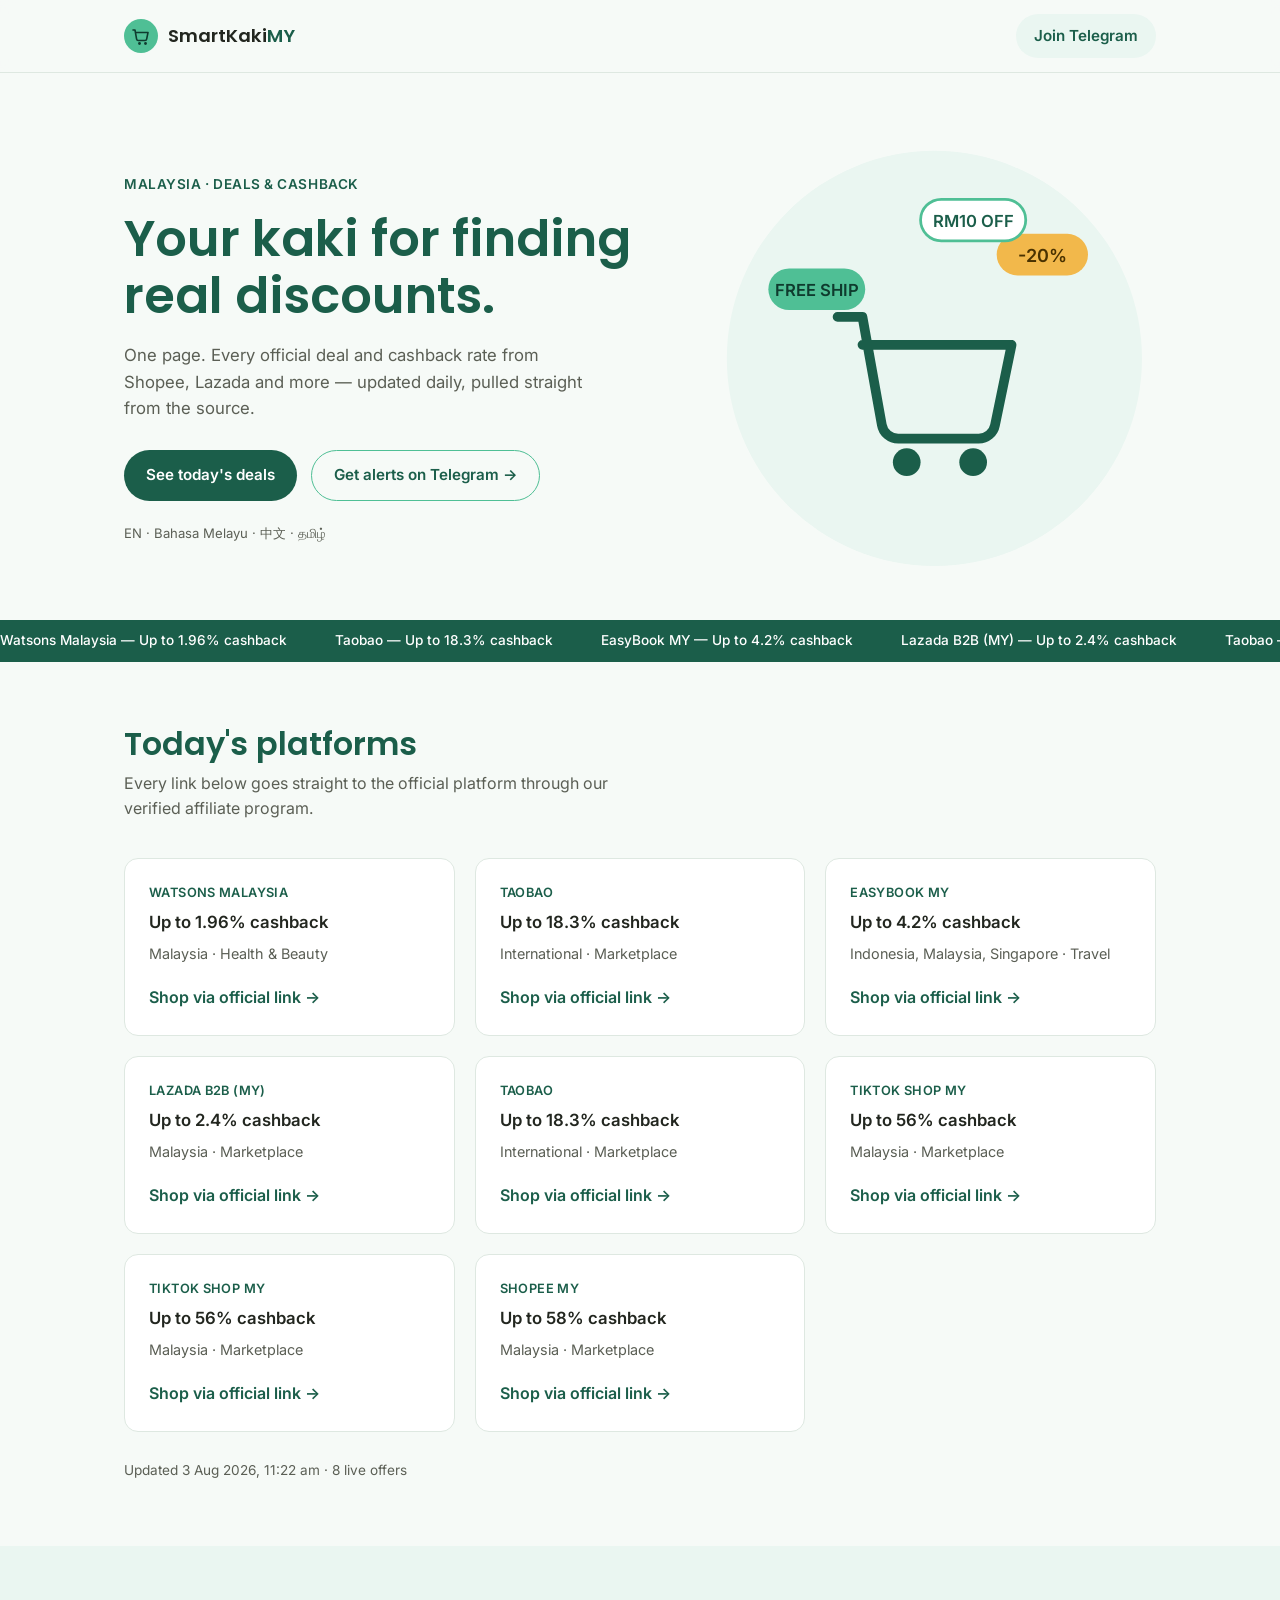
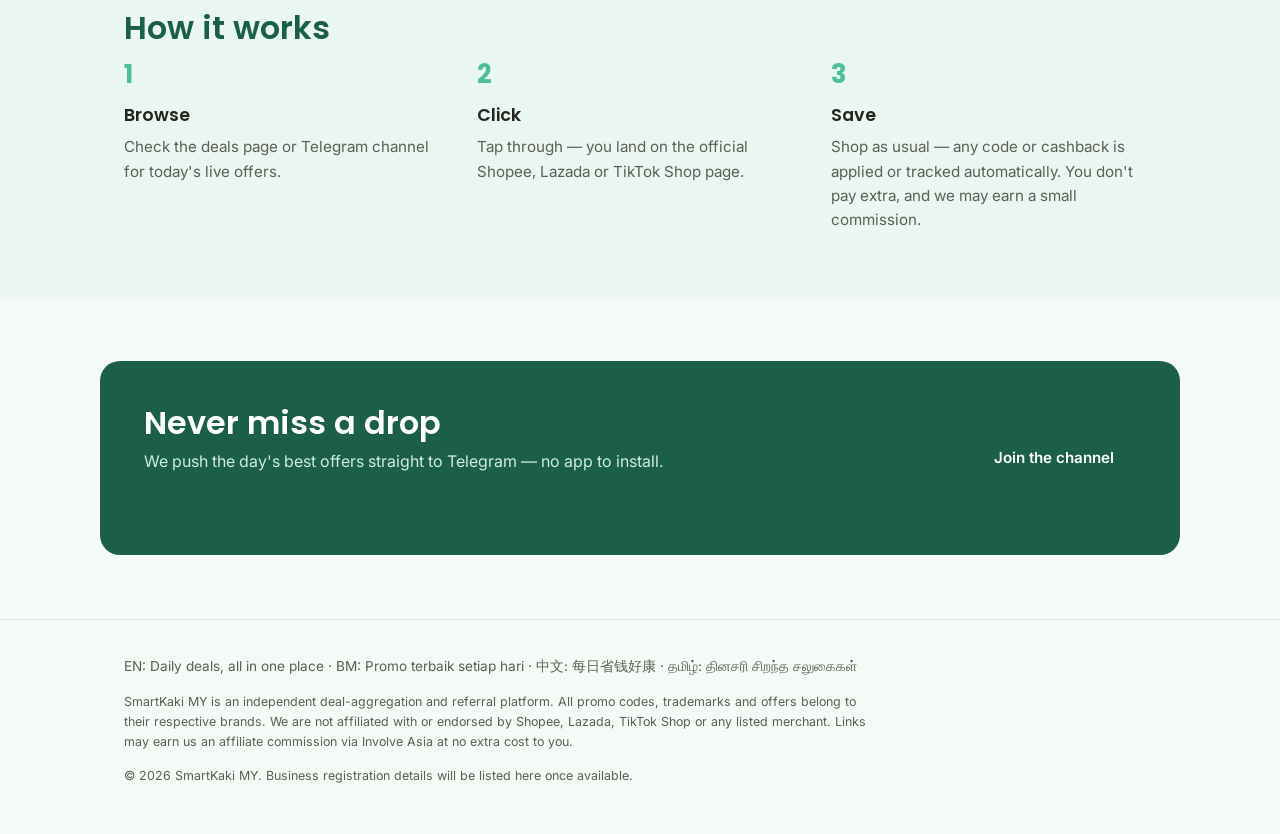
==== commit 7d40b096: "Update index.html" ====
--- a/index.html
+++ b/index.html
@@ -143,7 +143,6 @@
       endorsed by Shopee, Lazada, TikTok Shop or any listed merchant. Links may earn us an
       affiliate commission via Involve Asia at no extra cost to you.
     </p>
-    <p class="footer-links"><a href="terms.html">Terms</a> · <a href="privacy.html">Privacy</a></p>
     <p class="footer-copy">&copy; <span id="year"></span> SmartKaki MY. Business registration details will be listed here once available.</p>
   </div>
 </footer>
--- a/styles.css
+++ b/styles.css
@@ -97,17 +97,6 @@
   background:var(--card);border:1px solid var(--line);border-radius:var(--radius);
   padding:24px;display:flex;flex-direction:column;gap:6px;
 }
-.deal-logo{
-  width:44px;height:44px;border-radius:12px;
-  background:#fff;border:1px solid var(--line);
-  display:flex;align-items:center;justify-content:center;
-  overflow:hidden;margin-bottom:12px;flex-shrink:0;
-}
-.deal-logo img{width:26px;height:26px;object-fit:contain}
-.deal-logo-fallback{
-  background:var(--mint-pale);color:var(--mint-dark);
-  font-family:var(--font-display);font-weight:700;font-size:1.1rem;
-}
 .deal-platform{font-size:.8rem;font-weight:600;color:var(--mint-dark);text-transform:uppercase;letter-spacing:.03em}
 .deal-title{font-weight:600;font-size:1.05rem}
 .deal-code{color:var(--ink-soft);font-size:.9rem}
